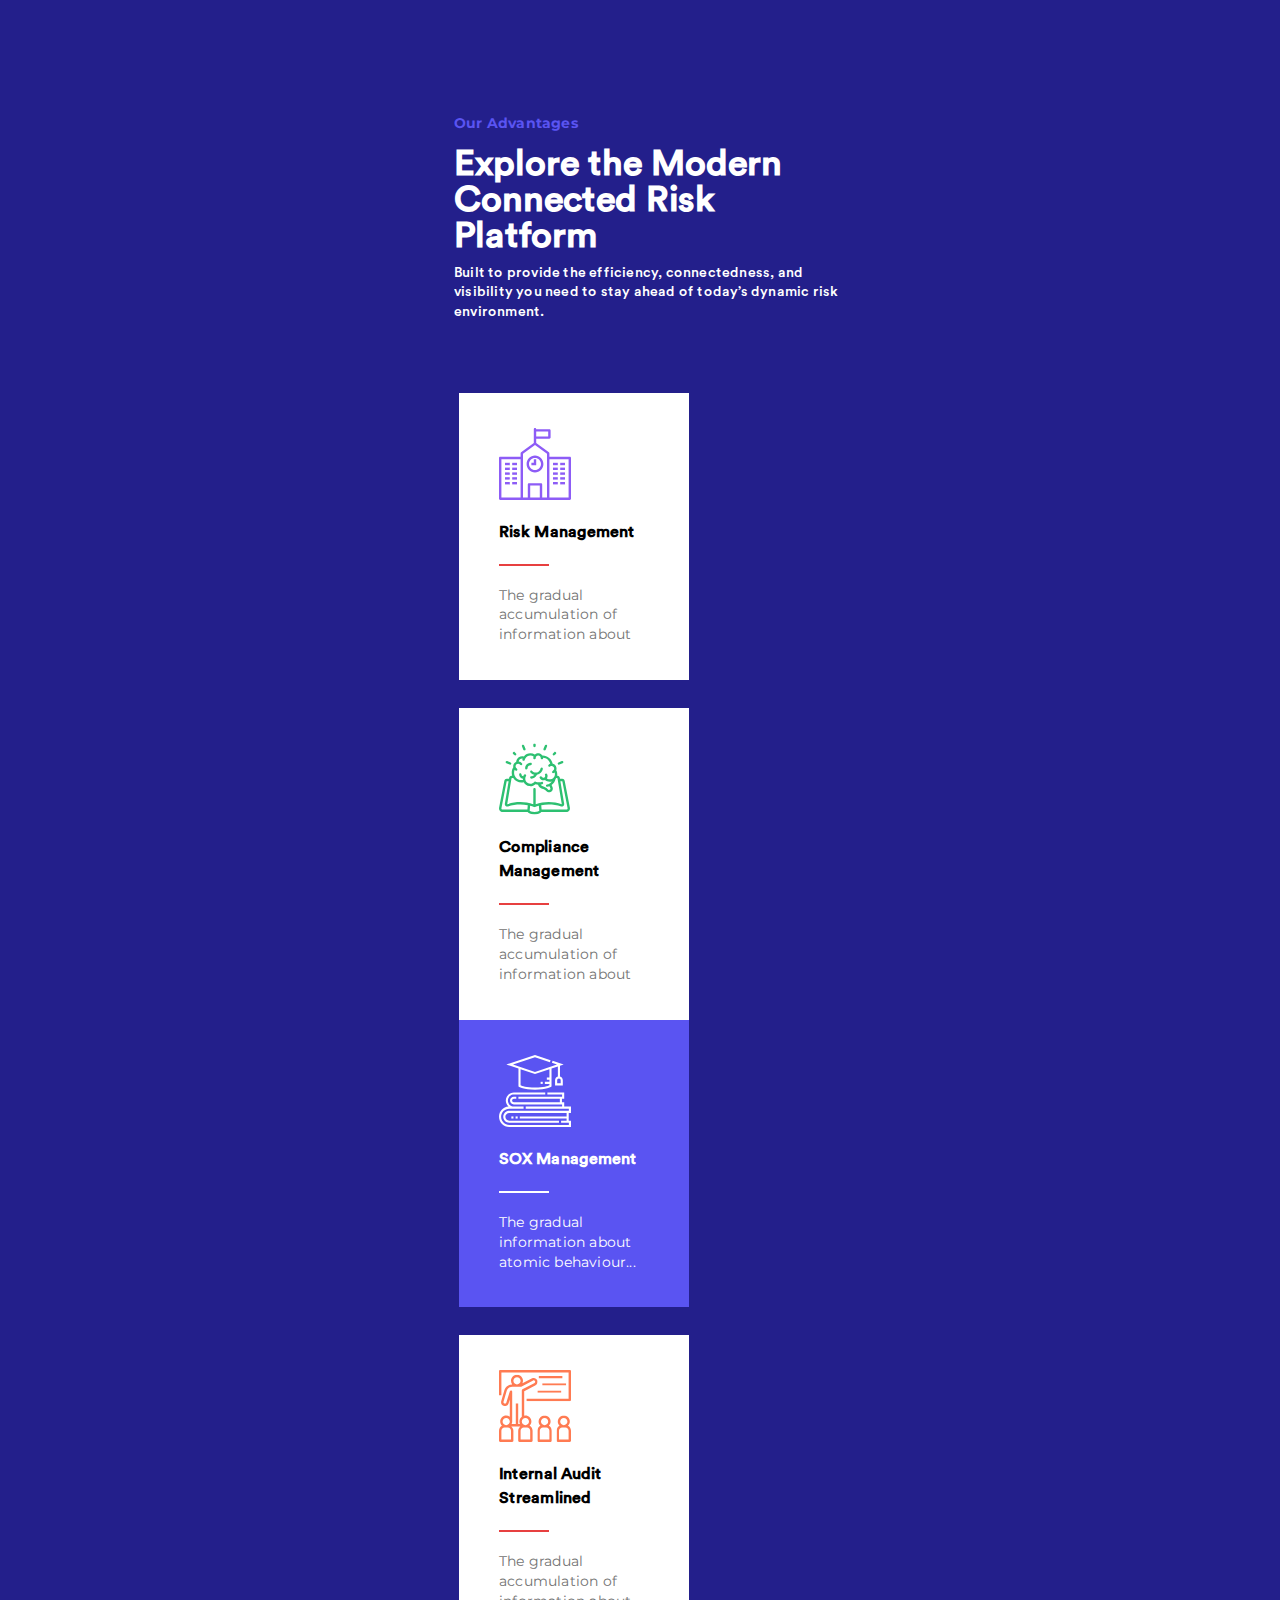
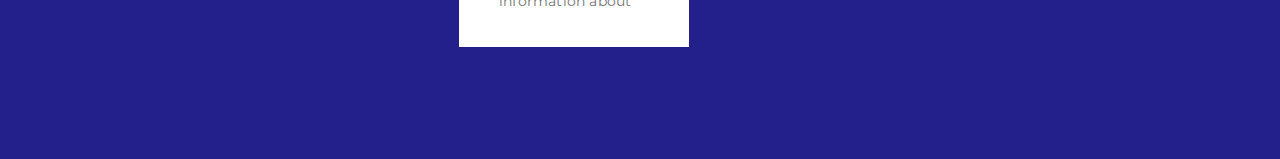
==== homework_05/index.html @ 375f86cf "added homework 5" ====
<!DOCTYPE html>
<html lang="en">
    <head>
        <meta charset="UTF-8">
        <meta name="viewport" content="width=device-width, initial-scale=1.0">
        <link rel="preconnect" href="https://fonts.googleapis.com">
        <link rel="preconnect" href="https://fonts.gstatic.com" crossorigin>
        <link
            href="https://fonts.googleapis.com/css2?family=Montserrat:wght@700&display=swap"
            rel="stylesheet">
        <link rel="stylesheet" href="./css/style.css">
        <title>Homework 05</title>
    </head>
    <body>
        <main>
            <section class="advantages">
                <div class="advantages_container">
                    <div class="advantages_content">
                        <h6>Our Advantages</h6>
                        <h2>Explore the Modern Connected Risk Platform</h2>
                        <p>Built to provide the efficiency, connectedness, and
                            visibility you need to stay ahead of today’s dynamic
                            risk environment.</p>
                    </div>
                    <div class="items">
                        <div class="item">
                            <img src="./img/icon_1.svg" alt="universitet">
                            <div class="item_content">
                                <h3>Risk Management </h3>
                                <div class="line"></div>
                                <p>The gradual
                                    accumulation of
                                    information about </p>
                            </div>
                        </div>
                        <div class="item item_top">
                            <img src="./img/icon_2.svg"
                                alt="an open book with a brain on it">
                            <div class="item_content">
                                <h3>Compliance Management</h3>
                                <div class="line"></div>
                                <p>The gradual
                                    accumulation of
                                    information about </p>
                            </div>
                        </div>
                        <div class="item item_third">
                            <img src="./img/icon_3.svg" alt="books">
                            <div class="item_content">
                                <h3>SOX Management</h3>
                                <div class="line"></div>
                                <p>The gradual
                                    information about
                                    atomic behaviour...</p>
                            </div>
                        </div>
                        <div class="item item_top margin_zero">
                            <img src="./img/icon_4.svg"
                                alt="a teacher holding a pointer">
                            <div class="item_content">
                                <h3>Internal Audit Streamlined</h3>
                                <div class="line"></div>
                                <p>The gradual
                                    accumulation of
                                    information about </p>
                            </div>
                        </div>

                    </div>

                </div>

            </section>
        </main>

    </body>
</html>
---- homework_05/css/style.css ----
@import url('reset.css');
@import url('fonts.css');

.advantages {
    background-color: #231F8B;
}

.advantages_container {
    max-width: 1050px;
    margin: 0 416px 0 454px;
    padding: 112px 0;
    overflow: hidden;
}

.advantages_content {
    margin-bottom: 70px;
}
.advantages_content h6{
    color: #5A54F2;
    font-family: 'Montserrat', sans-serif;
    font-size: 14px;
    font-weight: 700;
    line-height: 1.7;
    letter-spacing: 0.2px;
    
}
.advantages_content h2{
    color: #FFF;
    font-family: 'Circular Std', sans-serif;
    font-size: 36px;
    font-weight: 700;   

    margin: 10px 0;    
}
.advantages_content p{
    color: #FFF;
    font-family: 'Circular Std', sans-serif;
    font-size: 14px;
    font-weight: 450;   
    line-height: 1.4;
    letter-spacing: 0.2px;   
}

.items {
   /* margin-left: -5px;
   margin-right: -5px; */
   font-size: 0; 
   padding: 0 5px; 
   
}

.items h3{
    font-family: 'Circular Std', sans-serif;
    font-size: 16px;
    font-weight: 700;
    line-height: 1.5;
    letter-spacing: 0.1px;
    margin: 20px auto;
}



.item {
    /* width: 25%; */
    width: 230px;

    display: inline-block;   
     vertical-align: top;
     padding: 35px 40px;
     background-color: #fff;
     margin-right: 30px;
}
.item_content {
    color: black;
}

.line {
    width: 50px;
    height: 2px;
    background-color: #E74040;
    margin-bottom: 20px;
}

.item_content  p{
font-family: 'Montserrat';
color: #737373;
font-size: 14px;
font-weight: 400;
line-height: 1.42;
letter-spacing: 0.2px;
}
.item_top {
    margin-top: 28px
}
.item_third{
   background-color: #5A54F2;

}

.item_third .item_content  h3{
    color: #FFF;
}
.item_third .line{
    background-color: #FFF;
}
.item_third .item_content  p{
    color: #FFF;
}

.margin_zero {
    margin-right: 0;
}
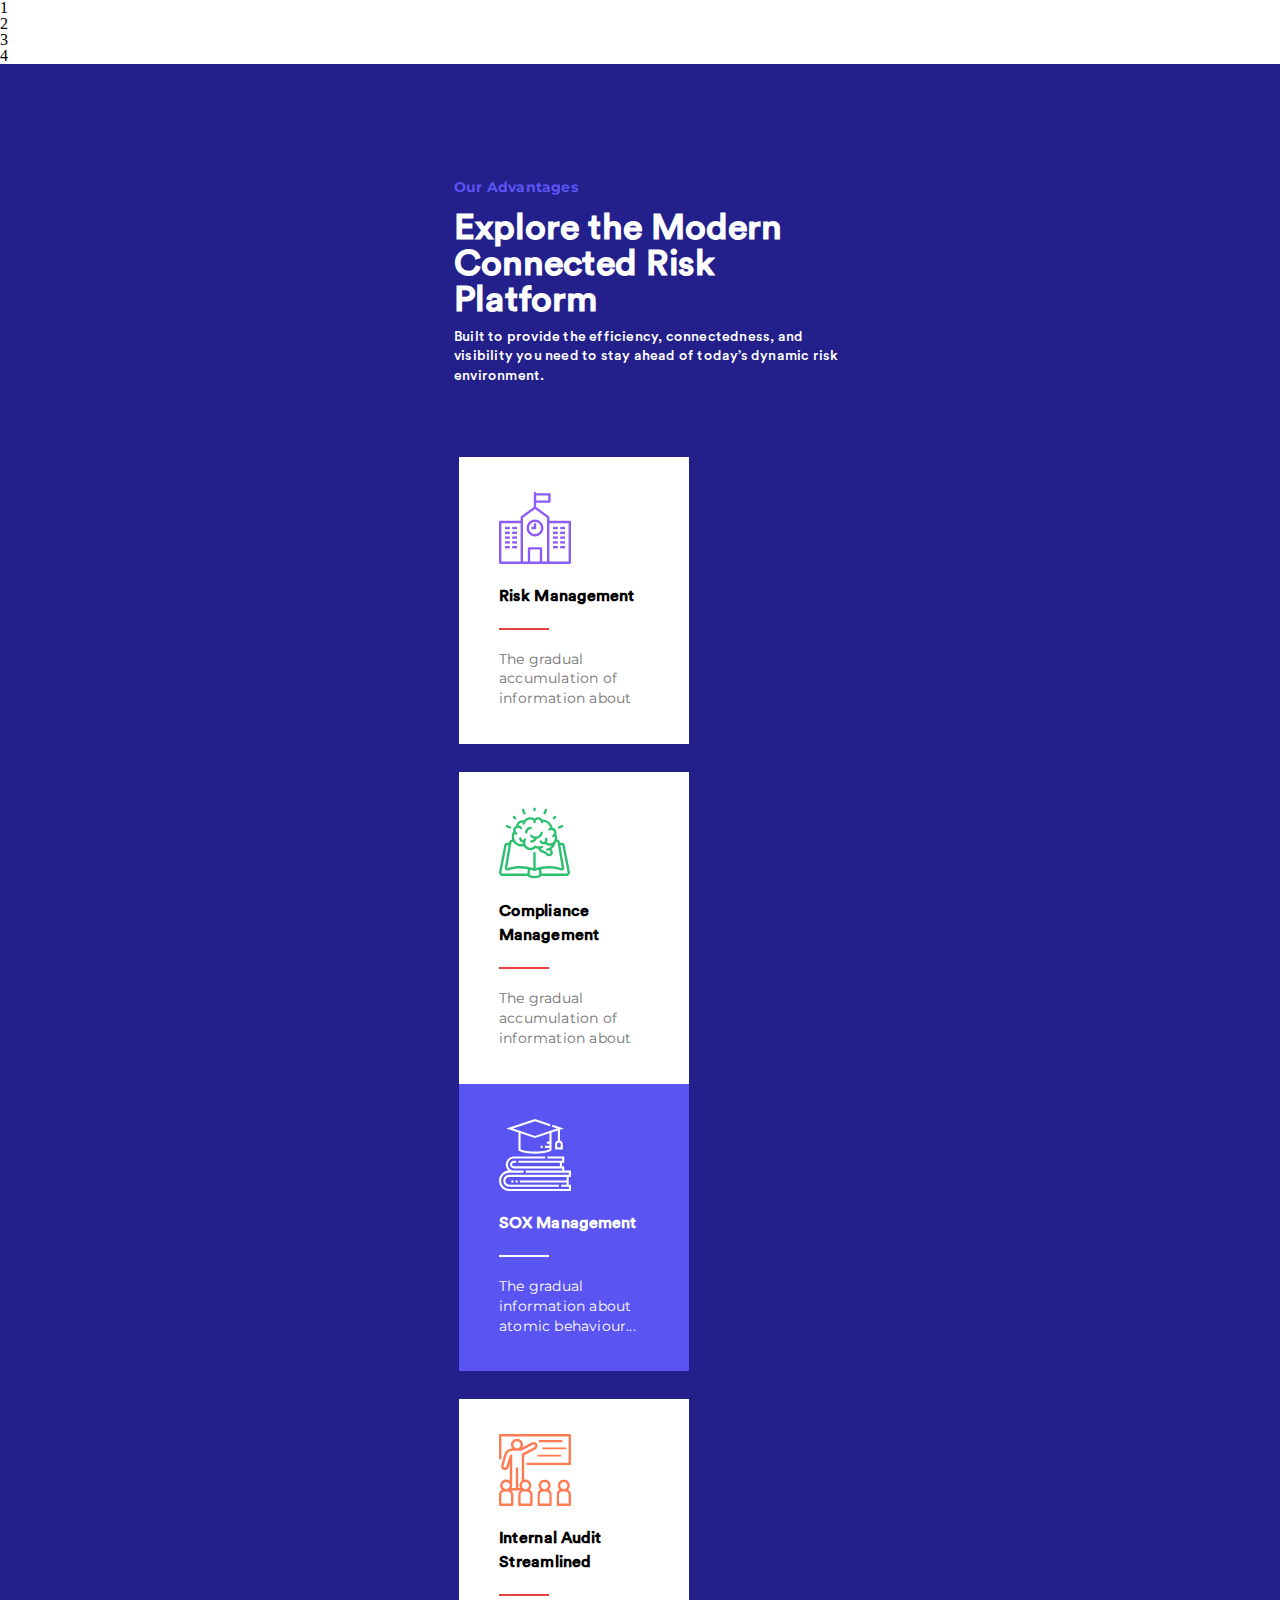
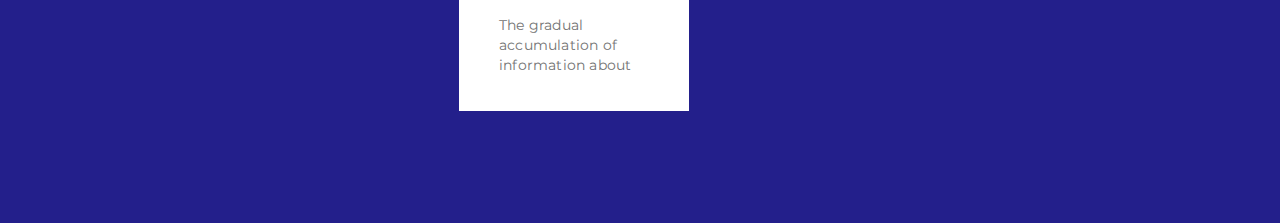
==== commit ee09042b: "added homework 5 and 6" ====
--- a/homework_05/index.html
+++ b/homework_05/index.html
@@ -13,6 +13,12 @@
     </head>
     <body>
         <main>
+            <section class="block_properties">
+                <div>1</div>
+                <div>2</div>
+                <div>3</div>
+                <div>4</div>
+            </section>
             <section class="advantages">
                 <div class="advantages_container">
                     <div class="advantages_content">
